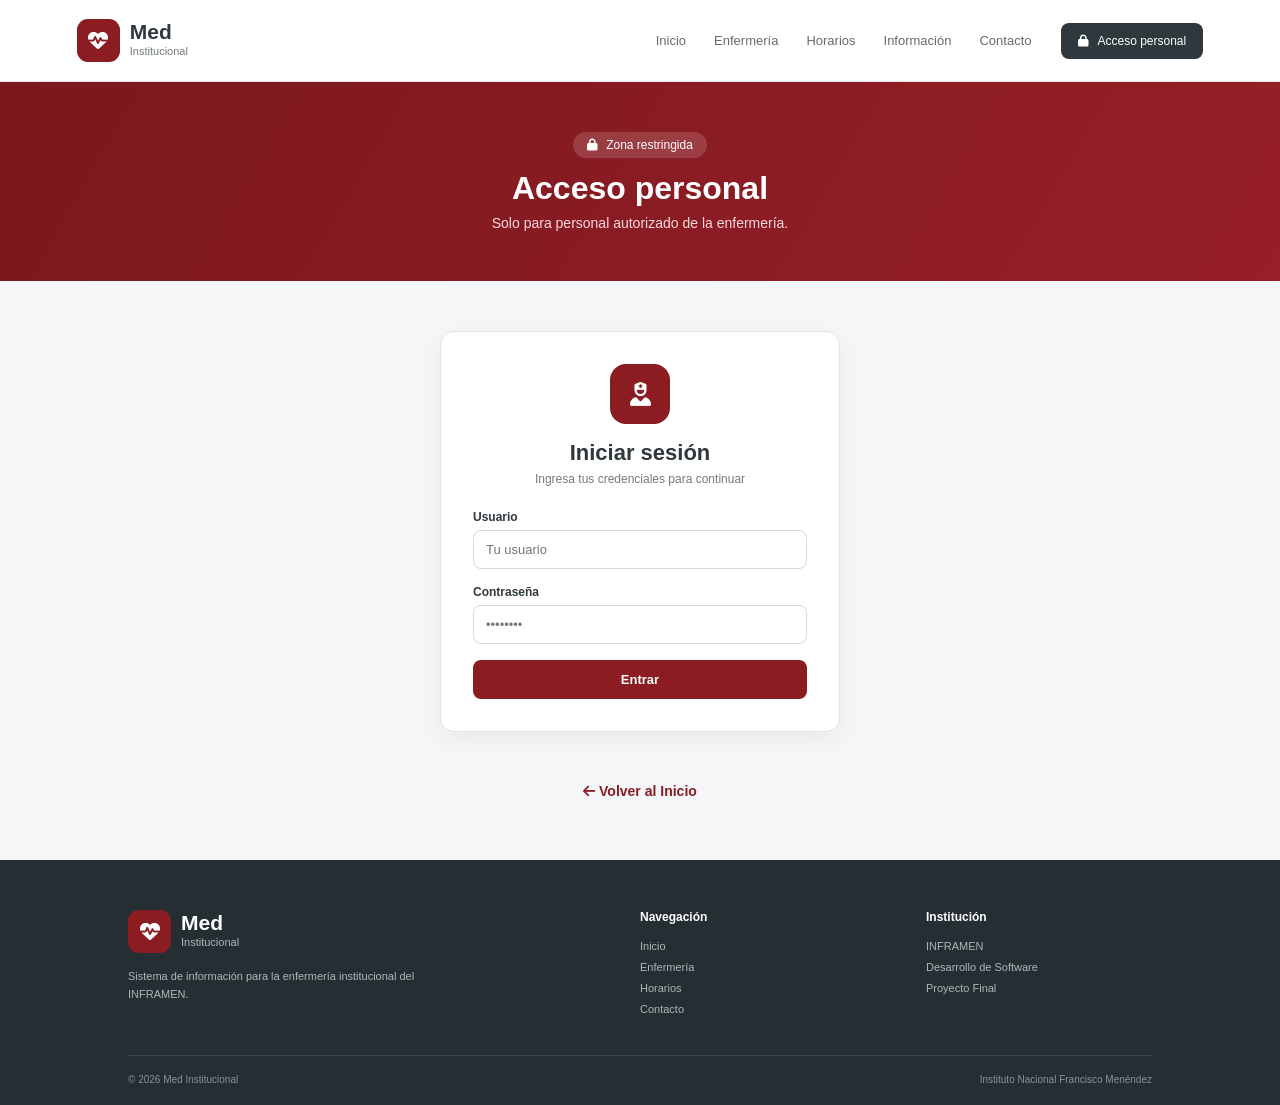
==== acceso_personal.html @ 122b1849 "Add files via upload" ====
<!DOCTYPE html>
<html lang="es">
<head>
    <meta charset="UTF-8">
    <meta name="viewport" content="width=device-width, initial-scale=1.0">
    <title>Acceso personal | Med Institucional</title>
    <link rel="stylesheet" href="style_acceso.css">
    <link rel="stylesheet" href="https://cdnjs.cloudflare.com/ajax/libs/font-awesome/6.5.2/css/all.min.css">
</head>
<body>
    <header class="navbar">
        <div class="logo">
            <div class="logo-icon"><i class="fa-solid fa-heart-pulse"></i></div>
            <div class="logo-text"><h2>Med</h2><span>Institucional</span></div>
        </div>
        <nav class="nav-menu">
            <a href="pantalla_principal.html">Inicio</a>
            <a href="enfermeria.html">Enfermería</a>
            <a href="horarios.html">Horarios</a>
            <a href="pantalla_principal.html#informacion">Información</a>
            <a href="contacto.html">Contacto</a>
        </nav>
        <a href="acceso_personal.html" class="staff-button"><i class="fa-solid fa-lock"></i> Acceso personal</a>
    </header>
    <main>
        <section class="page-header">
            <span class="badge"><i class="fa-solid fa-lock"></i> Zona restringida</span>
            <h1>Acceso personal</h1>
            <p>Solo para personal autorizado de la enfermería.</p>
        </section>
        <div class="login-box">
            <div class="icon-big"><i class="fa-solid fa-user-nurse"></i></div>
            <h2>Iniciar sesión</h2>
            <p>Ingresa tus credenciales para continuar</p>
            <form onsubmit="event.preventDefault(); alert('Pantalla de ejemplo: aquí se conectará el sistema de inicio de sesión.');">
                <div class="field"><label for="usuario">Usuario</label><input type="text" id="usuario" placeholder="Tu usuario" required></div>
                <div class="field"><label for="clave">Contraseña</label><input type="password" id="clave" placeholder="••••••••" required></div>
                <button type="submit" class="btn-login">Entrar</button>
            </form>
        </div>
            <div class="back-container"><a href="pantalla_principal.html" class="btn-back"><i class="fa-solid fa-arrow-left"></i> Volver al Inicio</a></div>
    </main>
    <footer>
        <div class="footer-main">
            <div class="footer-brand">
                <div class="logo footer-logo">
                    <div class="logo-icon"><i class="fa-solid fa-heart-pulse"></i></div>
                    <div class="logo-text"><h2>Med</h2><span>Institucional</span></div>
                </div>
                <p>Sistema de información para la enfermería institucional del INFRAMEN.</p>
            </div>
            <div class="footer-links">
                <h3>Navegación</h3>
                <a href="pantalla_principal.html">Inicio</a>
                <a href="enfermeria.html">Enfermería</a>
                <a href="horarios.html">Horarios</a>
                <a href="contacto.html">Contacto</a>
            </div>
            <div class="footer-links">
                <h3>Institución</h3>
                <span>INFRAMEN</span>
                <span>Desarrollo de Software</span>
                <span>Proyecto Final</span>
            </div>
        </div>
        <div class="footer-bottom">
            <span>© 2026 Med Institucional</span>
            <span>Instituto Nacional Francisco Menéndez</span>
        </div>
    </footer>
</body>
</html>
---- style_acceso.css ----
* { margin: 0; padding: 0; box-sizing: border-box; }
body { font-family: "Segoe UI", Arial, sans-serif; background: #F5F6F8; color: #2F383D; }
a { text-decoration: none; }
:root {
    --primary: #8A1C22; --secondary: #2F383D; --gray: #727A7F; --green: #2E9B61;
}

/* NAVBAR */
.navbar { width: 100%; height: 82px; background: white; border-bottom: 1px solid #E3E5E7; display: flex; align-items: center; padding: 0 6%; position: sticky; top: 0; z-index: 100; }
.logo { display: flex; align-items: center; gap: 10px; }
.logo-icon { width: 43px; height: 43px; border-radius: 11px; background: var(--primary); color: white; display: flex; justify-content: center; align-items: center; font-size: 20px; }
.logo-text h2 { font-size: 21px; line-height: 18px; color: var(--secondary); }
.logo-text span { font-size: 11px; color: var(--gray); }
.nav-menu { display: flex; align-items: center; gap: 28px; margin-left: auto; margin-right: 30px; }
.nav-menu a { color: #646C70; font-size: 13px; font-weight: 500; padding: 30px 0; position: relative; transition: 0.2s; }
.nav-menu a:hover, .nav-menu a.active { color: var(--primary); }
.nav-menu a.active::after { content: ""; position: absolute; bottom: 0; left: 0; width: 100%; height: 3px; background: var(--primary); border-radius: 5px 5px 0 0; }
.staff-button { background: var(--secondary); color: white; padding: 11px 17px; border-radius: 8px; font-size: 12px; display: flex; align-items: center; gap: 8px; transition: 0.2s; }
.staff-button:hover { background: var(--primary); }

/* ENCABEZADO */
.page-header { background: linear-gradient(120deg, #7B181E, #971F27); color: white; padding: 50px 10%; text-align: center; }
.badge { display: inline-flex; align-items: center; gap: 8px; background: rgba(255,255,255,0.15); padding: 6px 14px; border-radius: 20px; font-size: 12px; margin-bottom: 12px; }
.page-header h1 { font-size: 32px; margin-bottom: 8px; }
.page-header p { font-size: 14px; color: #FFD9DA; }

/* LOGIN */
.login-box { max-width: 400px; margin: 50px auto; background: white; border: 1px solid #E1E4E7; border-radius: 14px; padding: 32px; box-shadow: 0 8px 24px rgba(0,0,0,0.05); }
.login-box .icon-big { width: 60px; height: 60px; border-radius: 16px; background: var(--primary); color: white; display: flex; align-items: center; justify-content: center; font-size: 24px; margin: 0 auto 16px; }
.login-box h2 { text-align: center; font-size: 22px; }
.login-box > p { text-align: center; font-size: 12px; color: var(--gray); margin: 6px 0 24px; }
.field { margin-bottom: 16px; }
.field label { display: block; font-size: 12px; font-weight: 600; margin-bottom: 6px; }
.field input { width: 100%; padding: 11px 12px; border: 1px solid #D5D9DC; border-radius: 8px; font-size: 13px; }
.field input:focus { outline: none; border-color: var(--primary); }
.btn-login { width: 100%; padding: 12px; border: none; border-radius: 8px; background: var(--primary); color: white; font-size: 13px; font-weight: 600; cursor: pointer; }
.btn-login:hover { background: #681419; }

.back-container { text-align: center; margin-top: 35px; }
.btn-back { color: var(--primary); font-weight: 600; font-size: 14px; }
.btn-back:hover { text-decoration: underline; }


/* FOOTER */
footer { background: #252E32; color: white; padding: 50px 10% 20px; margin-top: 60px; }
.footer-main { display: grid; grid-template-columns: 2fr 1fr 1fr; gap: 60px; }
.footer-brand p { color: #AEB6B9; font-size: 11px; line-height: 1.6; max-width: 300px; margin-top: 15px; }
.footer-logo .logo-text h2 { color: white; }
.footer-logo .logo-text span { color: #AEB6B9; }
.footer-links { display: flex; flex-direction: column; gap: 9px; }
.footer-links h3 { font-size: 12px; margin-bottom: 7px; }
.footer-links a, .footer-links span { color: #AEB6B9; font-size: 11px; }
.footer-links a:hover { color: white; }
.footer-bottom { border-top: 1px solid rgba(255,255,255,0.1); margin-top: 40px; padding-top: 18px; display: flex; justify-content: space-between; color: #899296; font-size: 10px; }

@media (max-width: 768px) {
    .nav-menu { display: none; }
    .staff-button { margin-left: auto; }
    .footer-main { grid-template-columns: 1fr; gap: 30px; }
    .footer-bottom { flex-direction: column; gap: 8px; }
}
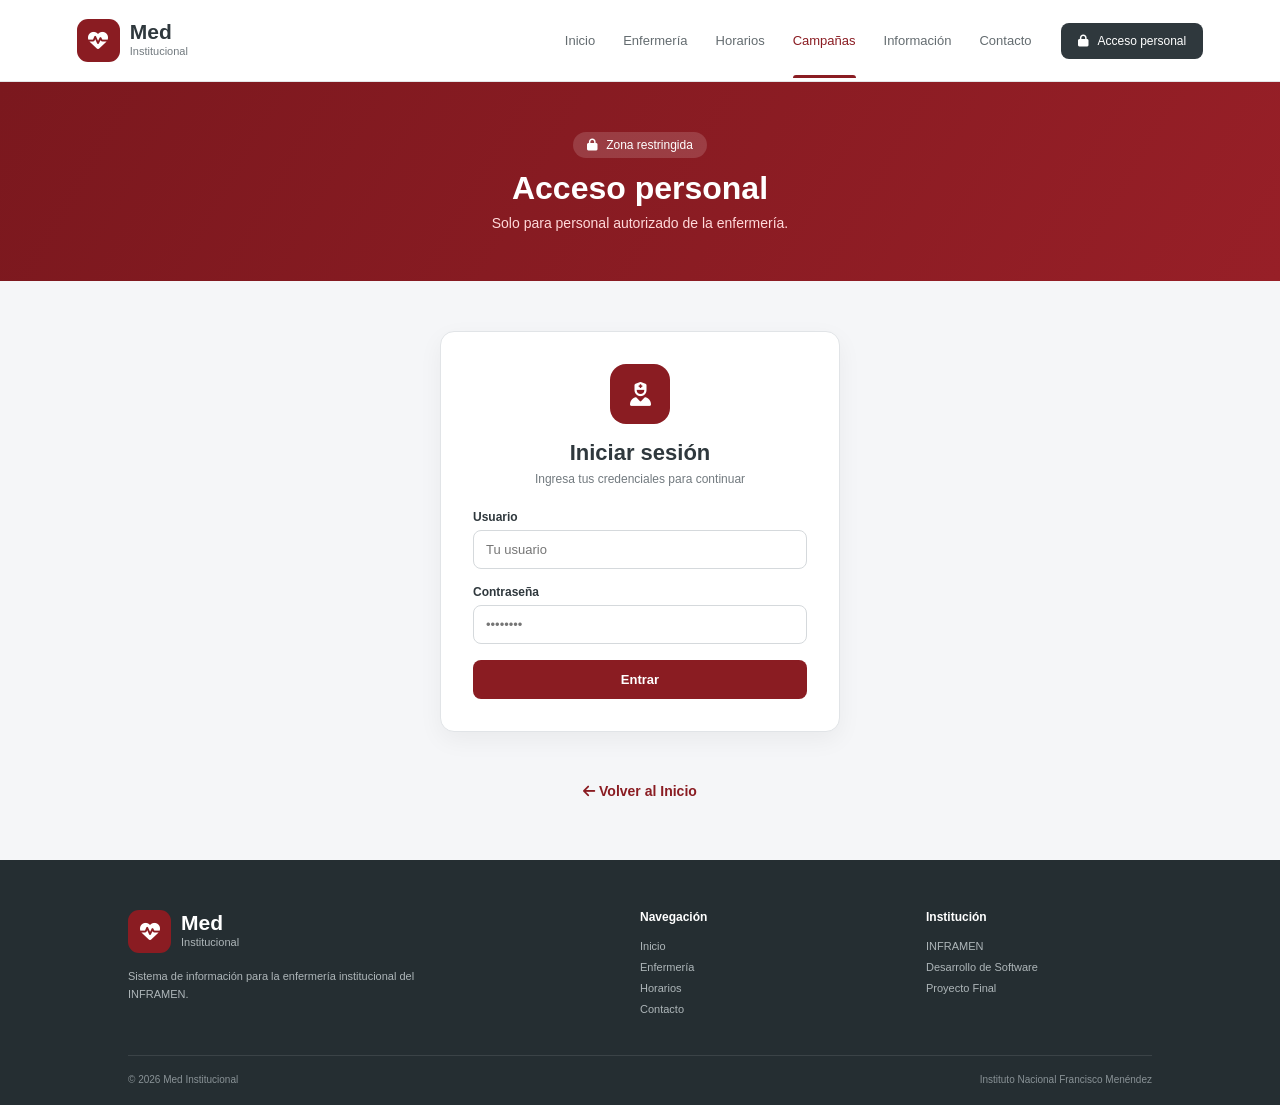
==== commit 23034a8a: "Add files via upload" ====
--- a/acceso_personal.html
+++ b/acceso_personal.html
@@ -7,21 +7,32 @@
     <link rel="stylesheet" href="style_acceso.css">
     <link rel="stylesheet" href="https://cdnjs.cloudflare.com/ajax/libs/font-awesome/6.5.2/css/all.min.css">
 </head>
+    <script src="menu.js"></script>
 <body>
-    <header class="navbar">
-        <div class="logo">
-            <div class="logo-icon"><i class="fa-solid fa-heart-pulse"></i></div>
-            <div class="logo-text"><h2>Med</h2><span>Institucional</span></div>
-        </div>
-        <nav class="nav-menu">
-            <a href="pantalla_principal.html">Inicio</a>
-            <a href="enfermeria.html">Enfermería</a>
-            <a href="horarios.html">Horarios</a>
-            <a href="pantalla_principal.html#informacion">Información</a>
-            <a href="contacto.html">Contacto</a>
-        </nav>
-        <a href="acceso_personal.html" class="staff-button"><i class="fa-solid fa-lock"></i> Acceso personal</a>
-    </header>
+<header class="navbar">
+    <div class="logo">
+        <div class="logo-icon"><i class="fa-solid fa-heart-pulse"></i></div>
+        <div class="logo-text"><h2>Med</h2><span>Institucional</span></div>
+    </div>
+
+    <nav class="nav-menu" id="navMenu">
+        <a href="pantalla_principal.html">Inicio</a>
+        <a href="enfermeria.html">Enfermería</a>
+        <a href="horarios.html">Horarios</a>
+        <a href="campañas.html" class="active">Campañas</a>
+        <a href="pantalla_principal.html#informacion">Información</a>
+        <a href="contacto.html">Contacto</a>
+        <a href="acceso_personal.html" class="menu-staff"><i class="fa-solid fa-lock"></i> Acceso personal</a>
+    </nav>
+
+    <a href="acceso_personal.html" class="staff-button"><i class="fa-solid fa-lock"></i> Acceso personal</a>
+
+    <button class="menu-toggle" id="menuToggle" aria-label="Abrir menú" aria-expanded="false">
+        <i class="fa-solid fa-bars"></i>
+    </button>
+</header>
+
+<div class="menu-overlay" id="menuOverlay"></div>
     <main>
         <section class="page-header">
             <span class="badge"><i class="fa-solid fa-lock"></i> Zona restringida</span>
--- a/style_acceso.css
+++ b/style_acceso.css
@@ -59,3 +59,88 @@
     .footer-main { grid-template-columns: 1fr; gap: 30px; }
     .footer-bottom { flex-direction: column; gap: 8px; }
 }
+/* ==========================================
+   MENÚ RESPONSIVE (SIDEBAR EN CELULAR)
+========================================== */
+
+.menu-toggle {
+    display: none;
+    background: none;
+    border: none;
+    font-size: 22px;
+    color: var(--secondary);
+    cursor: pointer;
+    padding: 8px;
+    margin-left: 10px;
+    position: relative;
+    z-index: 210;
+}
+
+.menu-overlay {
+    display: none;
+    position: fixed;
+    top: 0;
+    left: 0;
+    width: 100%;
+    height: 100%;
+    background: rgba(0, 0, 0, 0.45);
+    z-index: 150;
+}
+
+.menu-overlay.show { display: block; }
+
+.nav-menu a.menu-staff { display: none; }
+
+@media (max-width: 900px) {
+
+    .menu-toggle { display: block; }
+
+    .staff-button { margin-left: auto; }
+
+    .nav-menu {
+        display: flex;
+        position: fixed;
+        top: 0;
+        right: 0;
+        width: 270px;
+        max-width: 80%;
+        height: 100vh;
+        background: white;
+        flex-direction: column;
+        align-items: stretch;
+        gap: 0;
+        margin: 0;
+        padding: 85px 0 20px;
+        box-shadow: -8px 0 30px rgba(0, 0, 0, 0.15);
+        transform: translateX(100%);
+        transition: transform 0.3s ease;
+        z-index: 200;
+    }
+
+    .nav-menu.open { transform: translateX(0); }
+
+    .nav-menu a {
+        padding: 16px 24px;
+        font-size: 15px;
+        border-bottom: 1px solid #F0F0F0;
+    }
+
+    .nav-menu a.active { background: #F7E7E8; }
+
+    .nav-menu a.active::after { display: none; }
+
+    .nav-menu a.menu-staff {
+        display: block;
+        margin: 20px 24px 0;
+        background: var(--secondary);
+        color: white;
+        text-align: center;
+        border-radius: 8px;
+        border-bottom: none;
+    }
+}
+
+@media (max-width: 600px) {
+    .staff-button { display: none; }
+    .menu-toggle { margin-left: auto; }
+}
